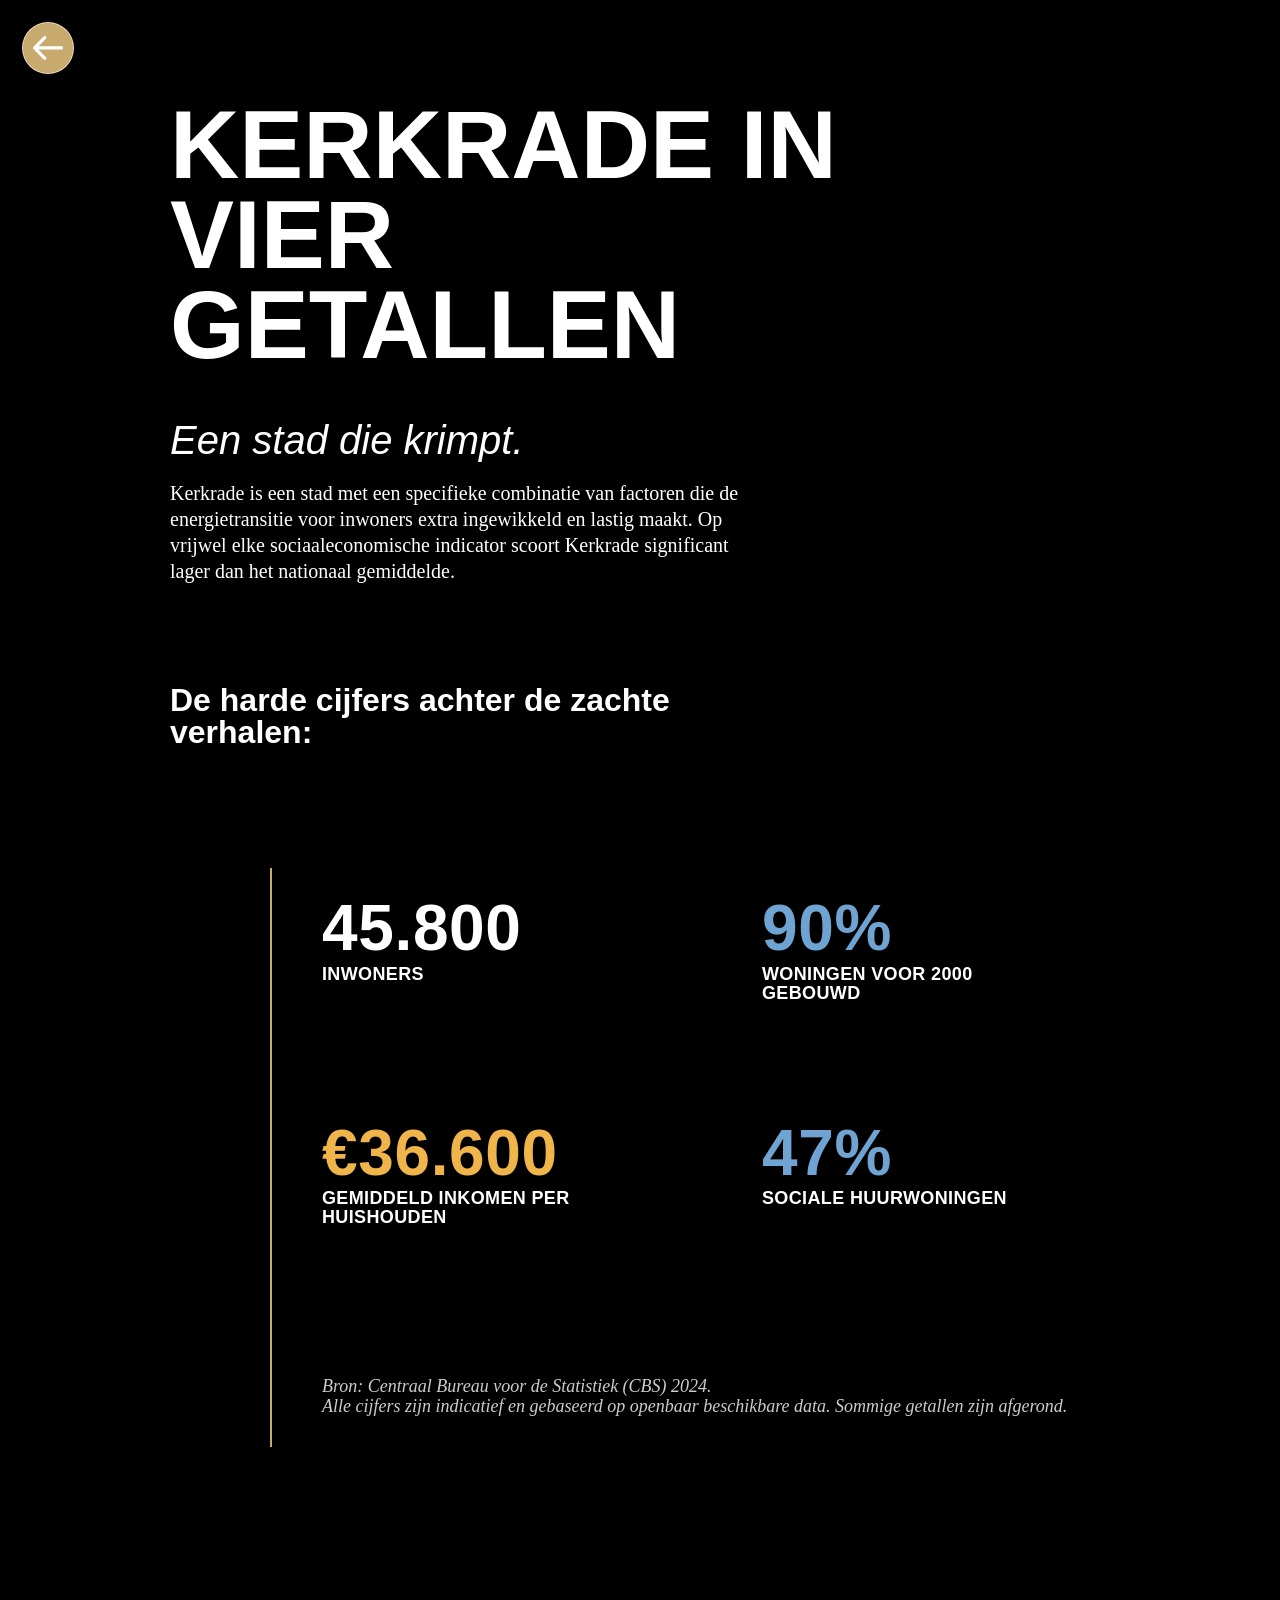
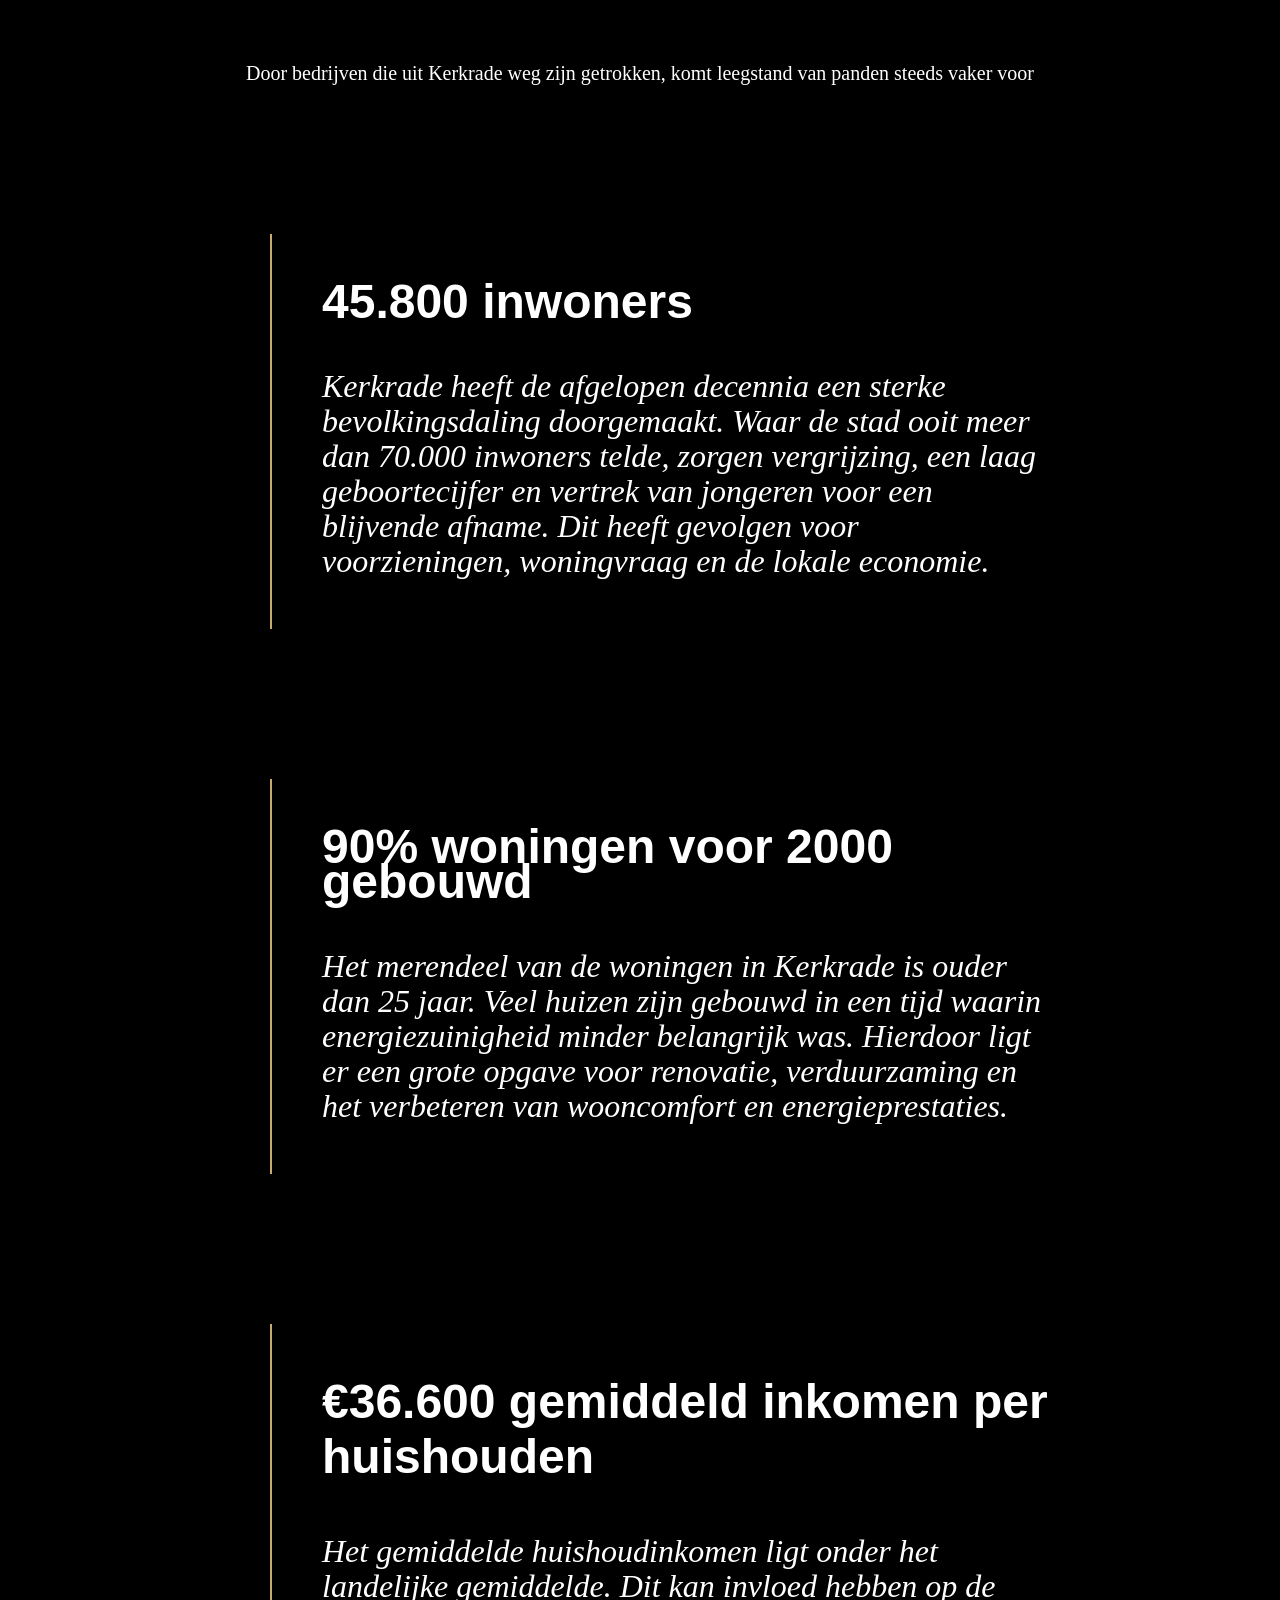
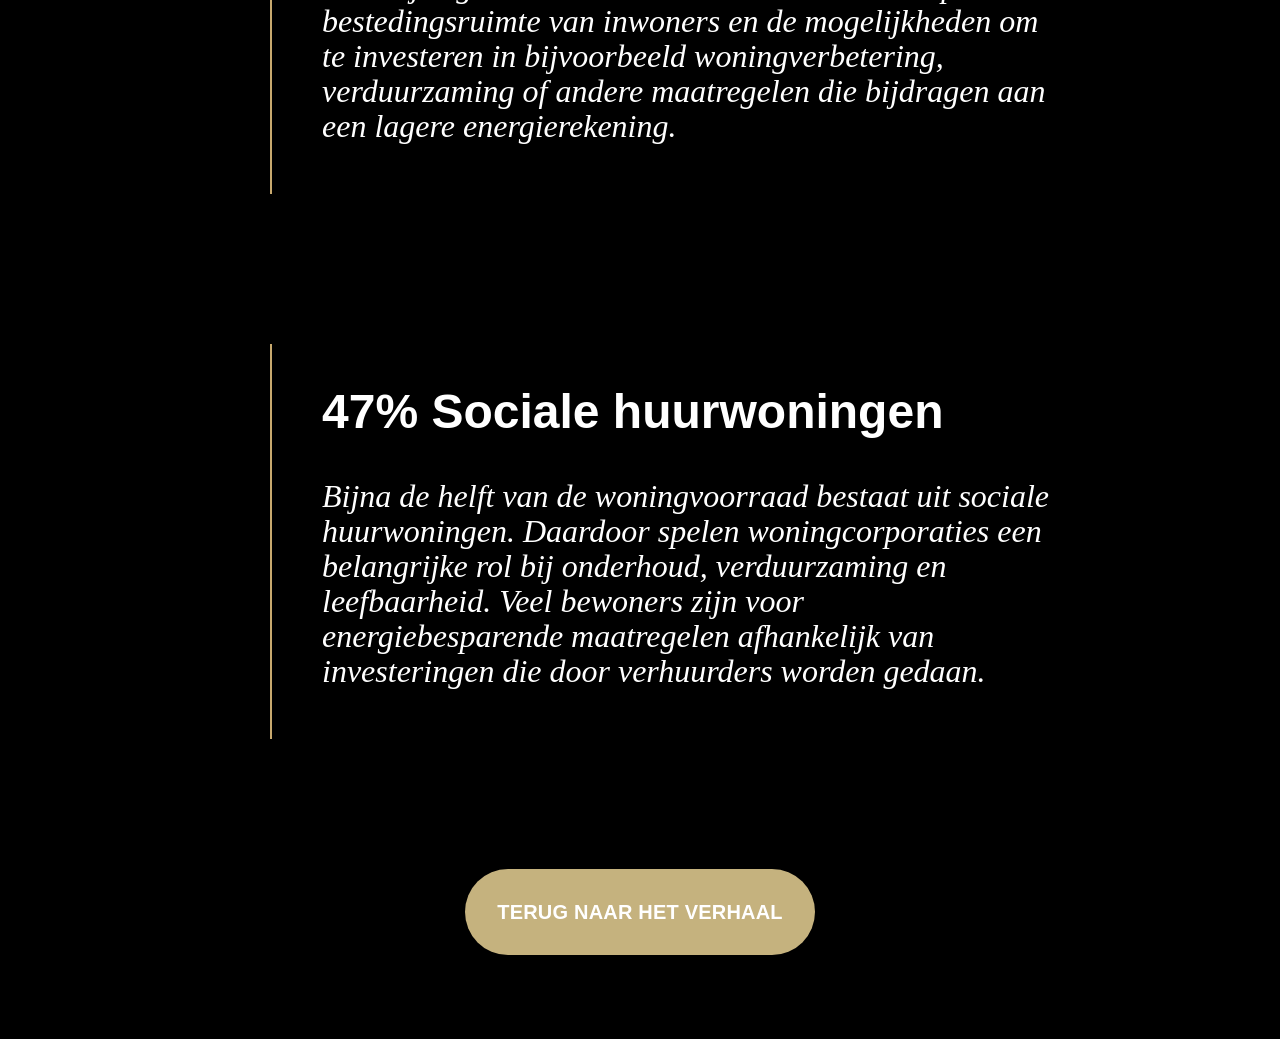
==== getallen.html @ 44ea44ca "Add files via upload" ====
<!DOCTYPE html>
<html lang="en">

<head>
    <meta charset="UTF-8">
    <meta name="viewport" content="width=device-width, initial-scale=1.0">
    <title>Document</title>
    <link rel="stylesheet" href="css/reset.css">
    <link rel="stylesheet" href="css/style.css">
</head>

<body>

    <button class="top-left-back-btn" type="button" onclick="window.history.back();" aria-label="Ga terug">
        <img src="assets/Arrow 31.svg" alt="" aria-hidden="true">
    </button>

    <div class="page getallen-page">
        <h1>Kerkrade in
            vier getallen</h1>

        <h2>Een stad die krimpt.</h2>

        <p>Kerkrade is een stad met een specifieke combinatie van factoren die de energietransitie voor inwoners extra
            ingewikkeld en lastig maakt. Op vrijwel elke sociaaleconomische indicator scoort Kerkrade significant lager
            dan het nationaal gemiddelde.
        </p>

        <h3>De harde cijfers achter de zachte verhalen:</h3>

        <section class="stats-panel" style="padding-top: 30px; padding-bottom: 30px;">
            <div class="stats-panel__line" aria-hidden="true"></div>
            <div class="stats-panel__grid">
                <article class="stat-card">
                    <p class="stat-card__value stat-card__value--light">45.800</p>
                    <p class="stat-card__label">Inwoners</p>
                </article>
                <article class="stat-card">
                    <p class="stat-card__value stat-card__value--blue">90%</p>
                    <p class="stat-card__label">Woningen voor 2000<br>gebouwd</p>
                </article>
                <article class="stat-card">
                    <p class="stat-card__value stat-card__value--gold">€36.600</p>
                    <p class="stat-card__label">Gemiddeld inkomen per<br>huishouden</p>
                </article>
                <article class="stat-card">
                    <p class="stat-card__value stat-card__value--blue">47%</p>
                    <p class="stat-card__label">Sociale huurwoningen</p>
                </article>
            </div>
            <p class="stats-panel__source">
                <span>Bron: Centraal Bureau voor de Statistiek (CBS) 2024.</span>
                <span>Alle cijfers zijn indicatief en gebaseerd op openbaar beschikbare data. Sommige getallen zijn
                    afgerond.</span>
            </p>
        </section>

        <img src="assets/legePanden.png" alt="" style="margin-top: 200px;">
        <p class="sub-text" style="max-width: 1000px;">Door bedrijven die uit Kerkrade weg zijn getrokken, komt
            leegstand van panden steeds vaker voor</p>



        <p class="lined-title">45.800 inwoners</p>
        <p class="Lined-p-l" style="padding-top: 50px; margin-top: 0; padding-bottom: 50px;">
            Kerkrade heeft de afgelopen decennia een sterke bevolkingsdaling doorgemaakt. Waar de stad ooit meer dan
            70.000 inwoners telde, zorgen vergrijzing, een laag geboortecijfer en vertrek van jongeren voor een
            blijvende afname. Dit heeft gevolgen voor voorzieningen, woningvraag en de lokale economie.
        </p>

        <p class="lined-title">90% woningen voor 2000 gebouwd</p>
        <p class="Lined-p-l" style="padding-top: 50px; margin-top: 0; padding-bottom: 50px;">
            Het merendeel van de woningen in Kerkrade is ouder dan 25 jaar. Veel huizen zijn gebouwd in een tijd waarin
            energiezuinigheid minder belangrijk was. Hierdoor ligt er een grote opgave voor renovatie, verduurzaming en
            het verbeteren van wooncomfort en energieprestaties.
        </p>

        <p class="lined-title" style="line-height: 55px;">€36.600 gemiddeld inkomen per huishouden</p>
        <p class="Lined-p-l" style="padding-top: 50px; margin-top: 0; padding-bottom: 50px;">
            Het gemiddelde huishoudinkomen ligt onder het landelijke gemiddelde. Dit kan invloed hebben op de
            bestedingsruimte van inwoners en de mogelijkheden om te investeren in bijvoorbeeld woningverbetering,
            verduurzaming of andere maatregelen die bijdragen aan een lagere energierekening.
        </p>

        <p class="lined-title">47% Sociale huurwoningen</p>
        <p class="Lined-p-l" style="padding-top: 50px; margin-top: 0; padding-bottom: 50px;">
            Bijna de helft van de woningvoorraad bestaat uit sociale huurwoningen. Daardoor spelen woningcorporaties een
            belangrijke rol bij onderhoud, verduurzaming en leefbaarheid. Veel bewoners zijn voor energiebesparende
            maatregelen afhankelijk van investeringen die door verhuurders worden gedaan.
        </p>


        <div class="footer">
            <a class="footer-story-btn" href="index.html">TERUG NAAR HET VERHAAL</a>
        </div>

    </div>

    <script src="js/script.js"></script>

</body>

</html>
---- css/style.css ----
* {
      margin: 0;
      padding: 0;
      box-sizing: border-box;
    }

    html,
    body {
      width: 100%;
      height: 100%;
      
      font-family: 'Helvetica Neue', Helvetica, Arial, sans-serif
    }

    .noisy {
  background-image: url([data-uri]);

}

.cover {
  position: fixed;
  top: 0;
  left: 0;
  width: 100%;
  height: 100%;
  pointer-events: none;
  z-index: 30;
}

    .top-left-back-btn {
      position: fixed;
      top: 22px;
      left: 22px;
      width: 52px;
      height: 52px;
      border-radius: 999px;
      border: 1px solid rgba(255, 255, 255, 0.55);
      background: #C8A96E;
      color: #fff;
      font-size: 28px;
      line-height: 1;
      display: flex;
      align-items: center;
      justify-content: center;
      cursor: pointer;
      z-index: 120;
      transition: background-color 0.2s ease, transform 0.2s ease, border-color 0.2s ease;
    }

    .top-left-back-btn img {
      width: 30px;
      height: 30px;
      display: block;
      object-fit: contain;
    }

    .top-left-back-btn:hover {
      background: rgba(0, 0, 0, 0.78);
      border-color: rgba(255, 255, 255, 0.85);
      transform: translateX(-2px);
    }

    .top-left-back-btn:focus-visible {
      outline: 2px solid #fff;
      outline-offset: 2px;
    }

    .scene {
      position: relative;
      width: 100vw;
      height: 100vh;
      background: #000;
    }

    .page{
      display: flex;
      flex-direction: column;
     
      width: 100%;
      background-color: #000000;
      padding-left: 170px;
      padding-top: 100px;
      padding-right: 170px;
       background-size: cover;
      background-position: center;
      background-attachment: local;
    }

    /* Page-specific backgrounds */
    .page.mijnen-page {
      background-image: url('../assets/mijnen.png');
    }

    .page.impact-page {
      background-image: url('../assets/stadshuis.png');
    }

    .page.vertrouwen-page {
      background-image: url('../assets/Vertouwen.png');
    }

    .page.werkt-page {
      background-image: url('../assets/Ravelijnstraat.png');
    }

    .page.sprakenniet-page {
      background-image: url('../assets/straat.png');
    }

    .page.stemmen-page {
      background-image: url('../assets/Interview1.png');
    }

    .page.getallen-page {
      background-image: url('../assets/getallen.png');
    }



    .page h1{
      
      color: #fff;
      text-align: center;
     
      font-family: 'Roboto Condensed', sans-serif;
      font-weight: bold;
      text-transform: uppercase;
      font-size: 96px;
      max-width: 700px;
      text-align: left;
      line-height: 90px;
    }

    .page h2{

      
      color: #fff;
      text-align: center;
      
      font-family: 'Roboto Condensed', sans-serif,;
      font-style: italic;
      font-weight: medium;
      text-align: left;
      font-size: 40px;
      max-width: 600px;
      text-align: left;
      margin-top: 50px;
    }

    .page h3{
      
      color: #fff;
      text-align: center;
      
      font-family: 'Roboto Condensed', sans-serif,;
     
      font-weight: bold;
      text-align: left;
      font-size: 32px;
      max-width: 600px;
      text-align: left;
      margin-top: 100px;
    }

    .page p{
      
      color: #fff;
      text-align: center;
      
      font-family: 'garamond', 'regular';
      
      font-weight: medium;
      text-align: left;
      font-size: 20px;
      max-width: 600px;
      text-align: left;
      margin-top: 20px;
      line-height: 26px;
    }

    .page .content-list {
      max-width: 600px;
      margin-top: 16px;
      margin-left: 24px;
      color: #fff;
      font-family: 'garamond', 'regular';
      font-size: 20px;
      line-height: 26px;
      list-style: disc;
    }

    .page .content-list li + li {
      margin-top: 10px;
    }

    .page .stats-list {
      list-style: none;
    }

    .page .stats-list li + li {
      margin-top: 18px;
    }

    .page .Lined-p-l{
      color: #fff;
      text-align: center;
      font-family: 'garamond', 'regular';
      font-weight: medium;
      text-align: left;
      font-style: italic;
      font-size: 32px;
      max-width: 800px;
      text-align: left;
      margin-top: 150px;
      margin-left: 100px;
      padding: 100px 20px 100px 50px;
      border-left: #C8A96E 2px solid;
      line-height: 35px;
    }

    .page .stats-panel {
      position: relative;
      display: block;
      max-width: 980px;
      margin-top: 120px;
      margin-left: 100px;
      padding: 10px 0 0 50px;
      border-left: #C8A96E 2px solid;
    }

    .page .stats-panel__grid {
      display: grid;
      grid-template-columns: repeat(2, minmax(0, 1fr));
      gap: 120px 120px;
      max-width: 760px;
    }

    .page .stat-card {
      min-width: 0;
    }

    .page .stat-card__value {
      margin: 0;
      font-family: 'Roboto Condensed', sans-serif;
      font-size: 64px;
      line-height: 0.95;
      font-weight: 700;
      letter-spacing: 0.01em;
      text-transform: none;
    }

    .page .stat-card__value--light {
      color: #ffffff;
    }

    .page .stat-card__value--blue {
      color: #6FA3D2;
    }

    .page .stat-card__value--gold {
      color: #F0B54A;
    }

    .page .stat-card__label {
      margin: 6px 0 0;
      color: #fff;
      font-family: 'Roboto Condensed', sans-serif;
      font-size: 18px;
      font-weight: 700;
      line-height: 1.05;
      letter-spacing: 0.02em;
      text-transform: uppercase;
    }

    .page .stats-panel__source {
      margin-top: 150px;
      color: rgba(255, 255, 255, 0.8);
      font-family: 'garamond', 'regular';
      font-size: 18px;
      font-style: italic;
      line-height: 1.1;
      max-width: 820px;
    }

    .page .stats-panel__source span {
      display: block;
    }

    @media (max-width: 900px) {
      .page .stats-panel {
        margin-left: 40px;
        padding-left: 30px;
        margin-top: 90px;
        padding-right: 20px;
      }

      .page .stats-panel__grid {
        gap: 70px 50px;
        max-width: 100%;
      }

      .page .stat-card__value {
        font-size: 52px;
      }

      .page .stat-card__label {
        font-size: 16px;
      }

      .page .stats-panel__source {
        margin-top: 90px;
        font-size: 16px;
      }
    }

    @media (max-width: 640px) {
      .page .stats-panel {
        margin-left: 20px;
        padding-left: 20px;
      }

      .page .stats-panel__grid {
        grid-template-columns: 1fr;
        gap: 42px;
      }

      .page .stat-card__value {
        font-size: 46px;
      }
    }

    .page .Lined-p-r{
      color: #fff;
      text-align: center;
      font-family: 'garamond', 'regular';
      font-weight: medium;
      text-align: right;
      font-style: italic;
      font-size: 32px;
      max-width: 600px;
      text-align: left;
      margin-top: -100px;
      margin-right: 100px;
      margin-bottom: 150px;
      padding: 100px 50px 100px 20px;
      border-right: #C8A96E 2px solid;
      line-height: 22px;
      align-self: flex-end;
    }

    .page .lined-title{
      color: #fff;
      text-align: center;
      font-family: 'Roboto Condensed', sans-serif;
      font-weight:bold;
      text-align: left;
     
      font-size: 48px;
      max-width: 850px;
      text-align: left;
      margin-top: 150px;
      margin-left: 100px;
      padding: 50px 20px 0 50px;
      border-left: #C8A96E 2px solid;
      line-height: 35px;
    }

    .page .quote{
      font-family: 'Roboto', sans-serif;
      font-size: 48px;
      line-height: normal;
      font-weight: bold;
      text-align: left;
      max-width: 720px;
      font-style: normal;

    }

    .page img{
      max-width: 1000px;
      margin-top: 60px;
      align-self: center;
    }

    .page .sub-text{
      font-size: 1rem;
      color: #fff;
      text-align: center;
      align-self: center;
      font-family: 'garamond', 'regular';
      font-weight: medium;
      text-align: left;
      font-size: 20px;
      max-width: 600px;
      text-align: left;
      margin-top: 15px;
      line-height: 22px;
    }

    .bg-img {
      position: absolute;
      inset: 0;
      background: url('') center center / cover no-repeat;
      width: 100%;
      height: 100%;
    }

    .bottom-fade {
      position: absolute;
      bottom: 0;
      left: 0;
      right: 0;
      height: 200px;
      background: linear-gradient(to top, rgba(0, 0, 0, 0.78) 0%, rgba(0, 0, 0, 0.3) 60%, transparent 100%);
      pointer-events: none;
    }

    .heading {
      position: absolute;
      top: 30px;
      left: 34px;
      font-size: 30px;
      font-weight: 700;
      color: #fff;
      letter-spacing: -0.01em;
      text-shadow: 0 1px 8px rgba(0, 0, 0, 0.55);
    }

    .tl-bar {
      position: absolute;
      top: -20px;
      left: 0;
      right: 0;
      padding: 70px 50px 0 50px;
      z-index: 90;
    }

    .tl-bar::before {
      content: '';
      position: absolute;
      left: 24px;
      right: 24px;
      top: 26px;
      height: 96px;
      border-radius: 18px;
      background: linear-gradient(
        to bottom,
        rgba(0, 0, 0, 0.72) 0%,
        rgba(0, 0, 0, 0.44) 58%,
        rgba(0, 0, 0, 0) 100%
      );
      filter: blur(8px);
      pointer-events: none;
      z-index: 0;
    }

    .tl-top-row {
      display: flex;
      align-items: center;
      gap: 0;
      position: relative;
      z-index: 1;
    }

    .tl-left {
      display: flex;
      align-items: center;
      gap: 9px;
      flex-shrink: 0;
      padding-right: 18px;
    }

    
    .tl-icon {
      position: relative;
      width: 22px;
      height: 22px;
      flex-shrink: 0;
    }

    .tl-icon svg {
      display: block;
    }

    .tl-labels-col {
      display: flex;
      flex-direction: column;
      gap: 1px;
    }

    .tl-lbl {
      font-size: 11px;
      line-height: 1.45;
      color: rgba(255, 255, 255, 0.78);
      white-space: nowrap;
    }

    .tl-track-col {
      flex: 1;
      display: flex;
      flex-direction: column;
      gap: 5px;
    }

   
    .tl-line {
      position: relative;
      height: 2px;
      background: rgba(255, 255, 255, 0.38);
      cursor: pointer;
    }

    .tl-filled {
      position: absolute;
      left: 0;
      top: 0;
      height: 100%;
      background: #fff;
      pointer-events: none;
      width: 0%;
    }


    .tl-handle {
      position: absolute;
      top: 50%;
      width: 10px;
      height: 10px;
      /* border-radius:50%; */
      background: #fff;
      transform: translate(-50%, -50%);
      cursor: grab;
      transition: box-shadow .12s;
      left: 0%;
    }

    .tl-handle-ring {
      position: absolute;
      top: 50%;
      border: 2px solid rgba(255, 255, 255);
      border-radius: 50%;
      width: 70px;
      height: 70px;
      transform: translate(-50%, -50%);
      left: 0%;
    }

    .tl-chapter-name {
      position: absolute;
      top: 100%;
      left: 50%;
      transform: translateX(-50%);
      white-space: nowrap;
      font-size: 14px;
      color: rgba(255, 255, 255, 0.9);
      pointer-events: none;
      margin-top: 12px;
    }

    .tl-ring-dot {
      position: absolute;
      width: 12px;
      height: 12px;
      background: rgba(255, 255, 255);
      border-radius: 50%;
      cursor: pointer;
    }

    .tl-ring-dot-top {
      top: -7px;
      left: 50%;
      transform: translateX(-50%);
    }

    .tl-ring-dot-right {
      top: 3px;
      right: 3px;
    }

    .tl-ring-dot-bottom {
      bottom: -7px;
      left: 50%;
      transform: translateX(-50%);
    }

    .tl-ring-dot-top span {
      position: absolute;
      top: 100%;
      left: 50%;
      transform: translateX(-50%);
      white-space: nowrap;
      font-size: 12px;
      color: rgba(255, 255, 255, 0.9);
  
      pointer-events: none;
      transition: opacity 0.2s;
      margin-top: 8px;
    }


    .tl-ring-dot-right span {
      position: absolute;
      top: 100%;
      left: 50%;
      transform: translateX(-50%);
      white-space: nowrap;
      font-size: 12px;
      color: rgba(255, 255, 255, 0.9);
      pointer-events: none;
      transition: opacity 0.2s;
      margin-top: 8px;
    }

    
    
    .tl-handle:hover {
      box-shadow: 0 0 0 4px rgba(255, 255, 255, 0.22);
    }

    .tl-handle:active {
      cursor: grabbing;
      box-shadow: 0 0 0 6px rgba(255, 255, 255, 0.18);
    }


    .tl-ticks {
      display: flex;
      align-items: flex-start;

      position: relative;
      height: 8px;
    }

    .tl-tick {
      position: absolute;
      top: -11px;
      display: flex;
      flex-direction: column;
      align-items: center;
      transform: translateX(-50%);
      cursor: pointer;
    }

    .tl-tick-mark {
      width: 10px;
      height: 10px;
      border-radius: 50%;
      border: rgb(255, 255, 255) 1.5px solid;
      
    }

    .tl-tick-label {
      margin-top: 8px;
      max-width: 110px;
      font-size: 12px;
      line-height: 1.1;
      text-align: center;
      color: rgba(255, 255, 255, 0.82);
      white-space: normal;
      pointer-events: none;
    }

    .tl-tick.active .tl-tick-mark {
      background: rgba(255, 255, 255, 0.9);
    }

    .tl-tick.active .tl-tick-label {
      color: rgba(255, 255, 255, 1);
    }

    .tl-tick.current .tl-tick-label {
      display: none;
    }

  
    .tl-bottom-row {
      display: flex;
      align-items: center;
      margin-top: 6px;
      padding-left: 0;
    }

    .tl-bullet {
      width: 7px;
      height: 7px;
      border-radius: 50%;
      border: 1.5px solid rgba(255, 255, 255, 0.6);
      flex-shrink: 0;
      margin-right: 7px;
      margin-left: 1px;
    }

    .tl-chapter {
      font-size: 11px;
      color: rgba(255, 255, 255, 0.65);
      letter-spacing: .01em;
    }

    .next-chapter-btn {
      position: absolute;
      bottom: 30px;
      left: 50px;
      display: flex;
      align-items: center;
      gap: 8px;
      padding: 10px 16px;
      border: 2px solid rgba(255, 255, 255, 0.6);
      border-radius: 6px;
      background: rgba(0, 0, 0, 0.4);
      color: rgba(255, 255, 255, 0.9);
      font-size: 14px;
      font-weight: 500;
      cursor: pointer;
      transition: all 0.3s ease;
      z-index: 100;
      white-space: nowrap;
    }

    .next-chapter-btn:hover {
      border-color: rgba(255, 255, 255, 0.9);
      background: rgba(0, 0, 0, 0.6);
      transform: translateX(4px);
    }

    .next-chapter-btn:active {
      transform: translateX(2px);
      background: rgba(0, 0, 0, 0.8);
    }

    .next-chapter-btn svg {
      display: block;
      width: 18px;
      height: 18px;
    }

    .nav-buttons {
      position: absolute;
      bottom: 80px;
      left: 50px;
      display: flex;
      flex-direction: column;
      gap: 12px;
      z-index: 100;
    }

    .nav-btn {
      display: flex;
      align-items: center;
      justify-content: center;
      padding: 10px 16px;
      border: 2px solid rgba(255, 255, 255, 0.6);
      border-radius: 6px;
      background: rgba(0, 0, 0, 0.4);
      color: rgba(255, 255, 255, 0.9);
      font-size: 13px;
      font-weight: 500;
      cursor: pointer;
      text-decoration: none;
      transition: all 0.3s ease;
      white-space: nowrap;
      min-width: 120px;
      text-align: center;
    }

    .nav-btn:hover {
      border-color: rgba(255, 255, 255, 0.9);
      background: rgba(0, 0, 0, 0.6);
      transform: translateX(4px);
    }

    .nav-btn:active {
      transform: translateX(2px);
      background: rgba(0, 0, 0, 0.8);
    }


    .footer{
      height: 300px;
      display: flex;
      justify-content: center;
      align-items: flex-start;
      padding-top: 30px;
    }

    .footer .footer-story-btn {
      display: inline-flex;
      align-items: center;
      justify-content: center;
      max-width: 350px;
      height: 86px;
      padding: 0 32px;
      margin-top: 100px;
      border-radius: 999px;
      background: #C5B27E;
      color: #ffffff;
      text-decoration: none;
      font-family: 'Roboto Condensed', sans-serif;
      font-size: 20px;
      font-weight: 700;
      text-transform: uppercase;
      letter-spacing: 0.01em;
      transition: transform 0.2s ease, filter 0.2s ease;
    }

    .footer .footer-story-btn:hover {
      transform: translateY(-1px);
      filter: brightness(1.06);
    }

    .footer .footer-story-btn:focus-visible {
      outline: 2px solid #fff;
      outline-offset: 3px;
    }

    @media (max-width: 900px) {
      .footer .footer-story-btn {
        min-width: 260px;
        height: 76px;
        font-size: 28px;
        padding: 0 26px;
      }
    }

    @media (max-width: 560px) {
      .footer .footer-story-btn {
        min-width: 0;
        width: calc(100% - 24px);
        max-width: 420px;
        height: 64px;
        font-size: 20px;
        padding: 0 16px;
      }
    }


    #miniMapWrap {
    position: fixed; bottom: 2vh; right: 1vw; z-index: 60;
    width: 200px; height: 170px; border-radius: 3px; overflow: hidden;
    border: 0.5px solid rgba(255,255,255,0.22);
    background: #111;
    box-shadow: 0 4px 24px rgba(0,0,0,0.6);
    opacity: 1; pointer-events: all;
    transition: transform 0.35s ease, width 0.35s ease, height 0.35s ease, right 0.35s ease, bottom 0.35s ease, border-radius 0.35s ease;
    transform: translateY(0);
    cursor: pointer;
  }

  #miniMapWrap.visible { opacity: 1; pointer-events: all; transform: translateY(0); }
  #miniMapWrap:hover { border-color: rgba(255,255,255,0.4); }

  #miniMapWrap.expanding {
    width: 95vw;
    height: 95vh;
    right: 2.5vw;
    bottom: 2.5vh;
    border-radius: 0;
    z-index: 520;
    pointer-events: none;
  }

  #miniMapWrap.expanding #miniMapEl {
    width: 100%;
    height: calc(95vh - 34px);
  }

  #miniMapWrap.overlay-open-hidden {
    opacity: 0;
    pointer-events: none;
    transform: translateY(8px);
  }

  #mmHeader {
    display: flex; align-items: center; justify-content: space-between;
    padding: 7px 10px; background: rgba(0,0,0,0.7);
    border-bottom: 0.5px solid rgba(255,255,255,0.1);
  }
  .mm-label {
    font-family: 'Roboto Condensed', sans-serif; font-weight: 900;
    font-size: 9px; letter-spacing: 0.2em; text-transform: uppercase;
    color: rgba(255,255,255,0.55);
  }
  .mm-expand {
    font-family: 'Roboto Condensed', sans-serif; font-size: 8px;
    letter-spacing: 0.15em; text-transform: uppercase;
    color: var(--gold); background: none; border: none; cursor: pointer;
  }
  .mm-expand:hover { opacity: 1; }
  #miniMapEl { width: 200px; height: 136px; display: block; transition: width 0.35s ease, height 0.35s ease; }

  #miniMapEl,
  #fullMapEl,
  .leaflet-container {
    background: #000000;
  }

  /* ══ FULL MAP OVERLAY ══ */
  #mapOverlay {
    position: fixed; inset: 0; z-index: 500;
    background: rgba(0,0,0,0.92);
    display: flex; flex-direction: column;
    opacity: 0; pointer-events: none;
    width: 95vw; height: 95vh; margin: auto;
    border: #6c6c6c 0.5px solid; box-shadow: 0 4px 24px rgba(0,0,0,0.6);
    
  }
  #mapOverlay.open { opacity: 1; pointer-events: all; }

  #mapOverlayHeader {
    position: absolute; top: 0; left: 0; right: 0; z-index: 30;
    display: flex; align-items: center; justify-content: space-between;
    padding: 1.2rem 2rem;
    background: linear-gradient(to bottom, rgba(0,0,0,0.9) 0%, rgba(0,0,0,0) 100%);
  }
  .mo-title {
    font-family: 'Roboto Condensed', sans-serif; font-weight: 900;
    font-size: clamp(14px, 2vw, 20px); letter-spacing: -0.01em; text-transform: uppercase; color: #fff;
  }
  .mo-subtitle {
    font-family: 'Cormorant Garamond', sans-serif; font-style: italic;
    font-size: 13px; color: rgba(255,255,255,0.4); margin-left: 1rem;
  }
  #mapCloseBtn {
    display: flex; align-items: center; gap: 8px;
    font-family: 'Roboto Condensed', sans-serif; font-weight: 900;
    font-size: 9px; letter-spacing: 0.2em; text-transform: uppercase;
    color: rgba(255,255,255,0.5); background: rgba(0,0,0,0.5);
    border: 0.5px solid rgba(255,255,255,0.2); padding: 7px 14px;
    border-radius: 2px; cursor: pointer;
    transition: color 0.2s, border-color 0.2s;
  }
  #mapCloseBtn:hover { color: #fff; border-color: rgba(255,255,255,0.6); }

  #fullMapEl {
    position: absolute;
    inset: 0;
    z-index: 1;
    width: 100%;
    height: 100%;
  }

  /* Map filter panel */
  #mapFilterPanel {
    position: absolute; bottom: 2rem; left: 2rem; z-index: 30;
    background: rgba(11,11,11,0.88); border: 0.5px solid rgba(255,255,255,0.12);
    padding: 1rem 1.2rem; backdrop-filter: blur(10px); min-width: 180px;
  }
  .mfp-title {
    font-family: 'Roboto Condensed', sans-serif; font-weight: 900;
    font-size: 8px; letter-spacing: 0.25em; text-transform: uppercase;
    color: rgba(255,255,255,0.3); margin-bottom: 0.8rem;
  }
  .mfp-btn {
    display: flex; align-items: center; gap: 8px; width: 100%;
    padding: 5px 8px; margin-bottom: 3px;
    background: transparent; border: 0.5px solid rgba(255,255,255,0.08);
    cursor: pointer; text-align: left; border-radius: 2px;
    transition: background 0.2s;
  }
  .mfp-btn:hover { background: rgba(255,255,255,0.05); }
  .mfp-btn.on { border-color: rgba(255,255,255,0.28); background: rgba(255,255,255,0.05); }
  .mfp-dot { width: 8px; height: 8px; border-radius: 50%; flex-shrink: 0; }
  .mfp-lbl {
    font-family: 'Roboto Condensed', sans-serif; font-weight: 700;
    font-size: 9px; letter-spacing: 0.12em; text-transform: uppercase;
    color: rgba(255,255,255,0.55);
  }
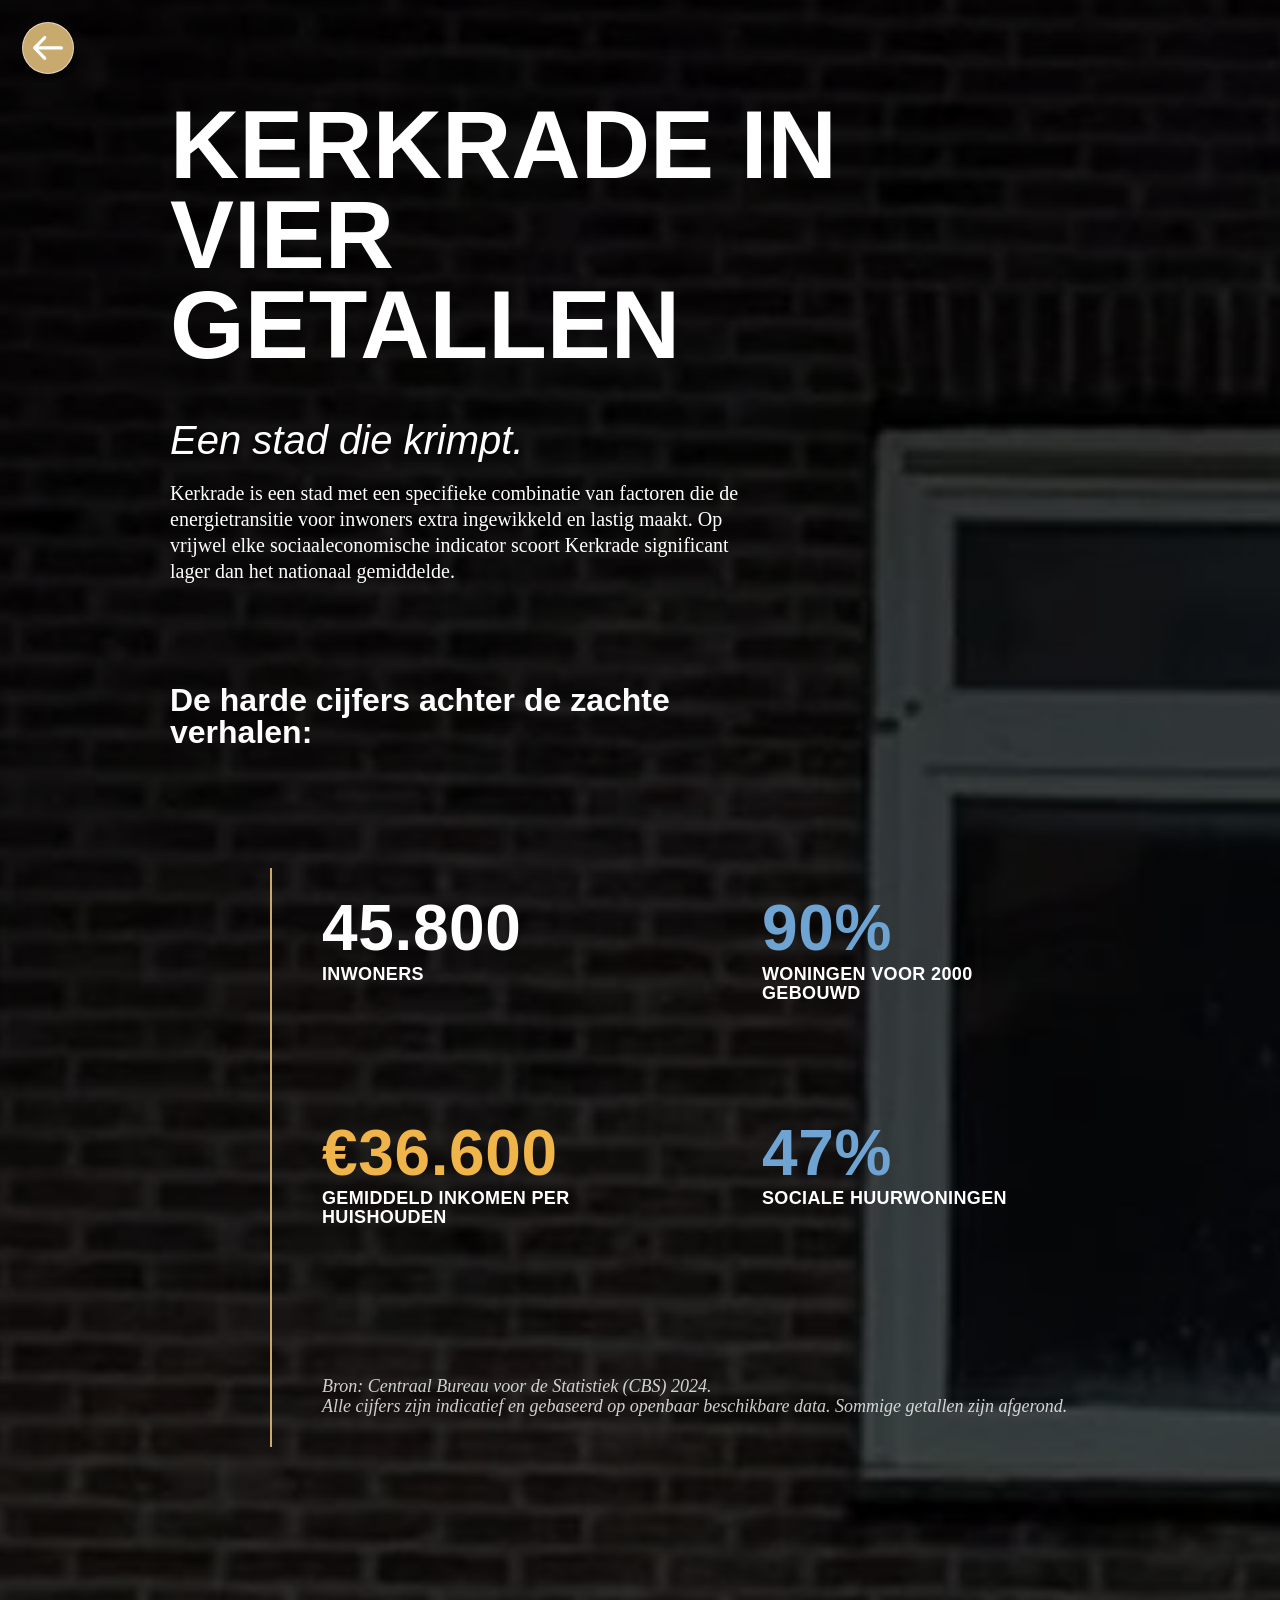
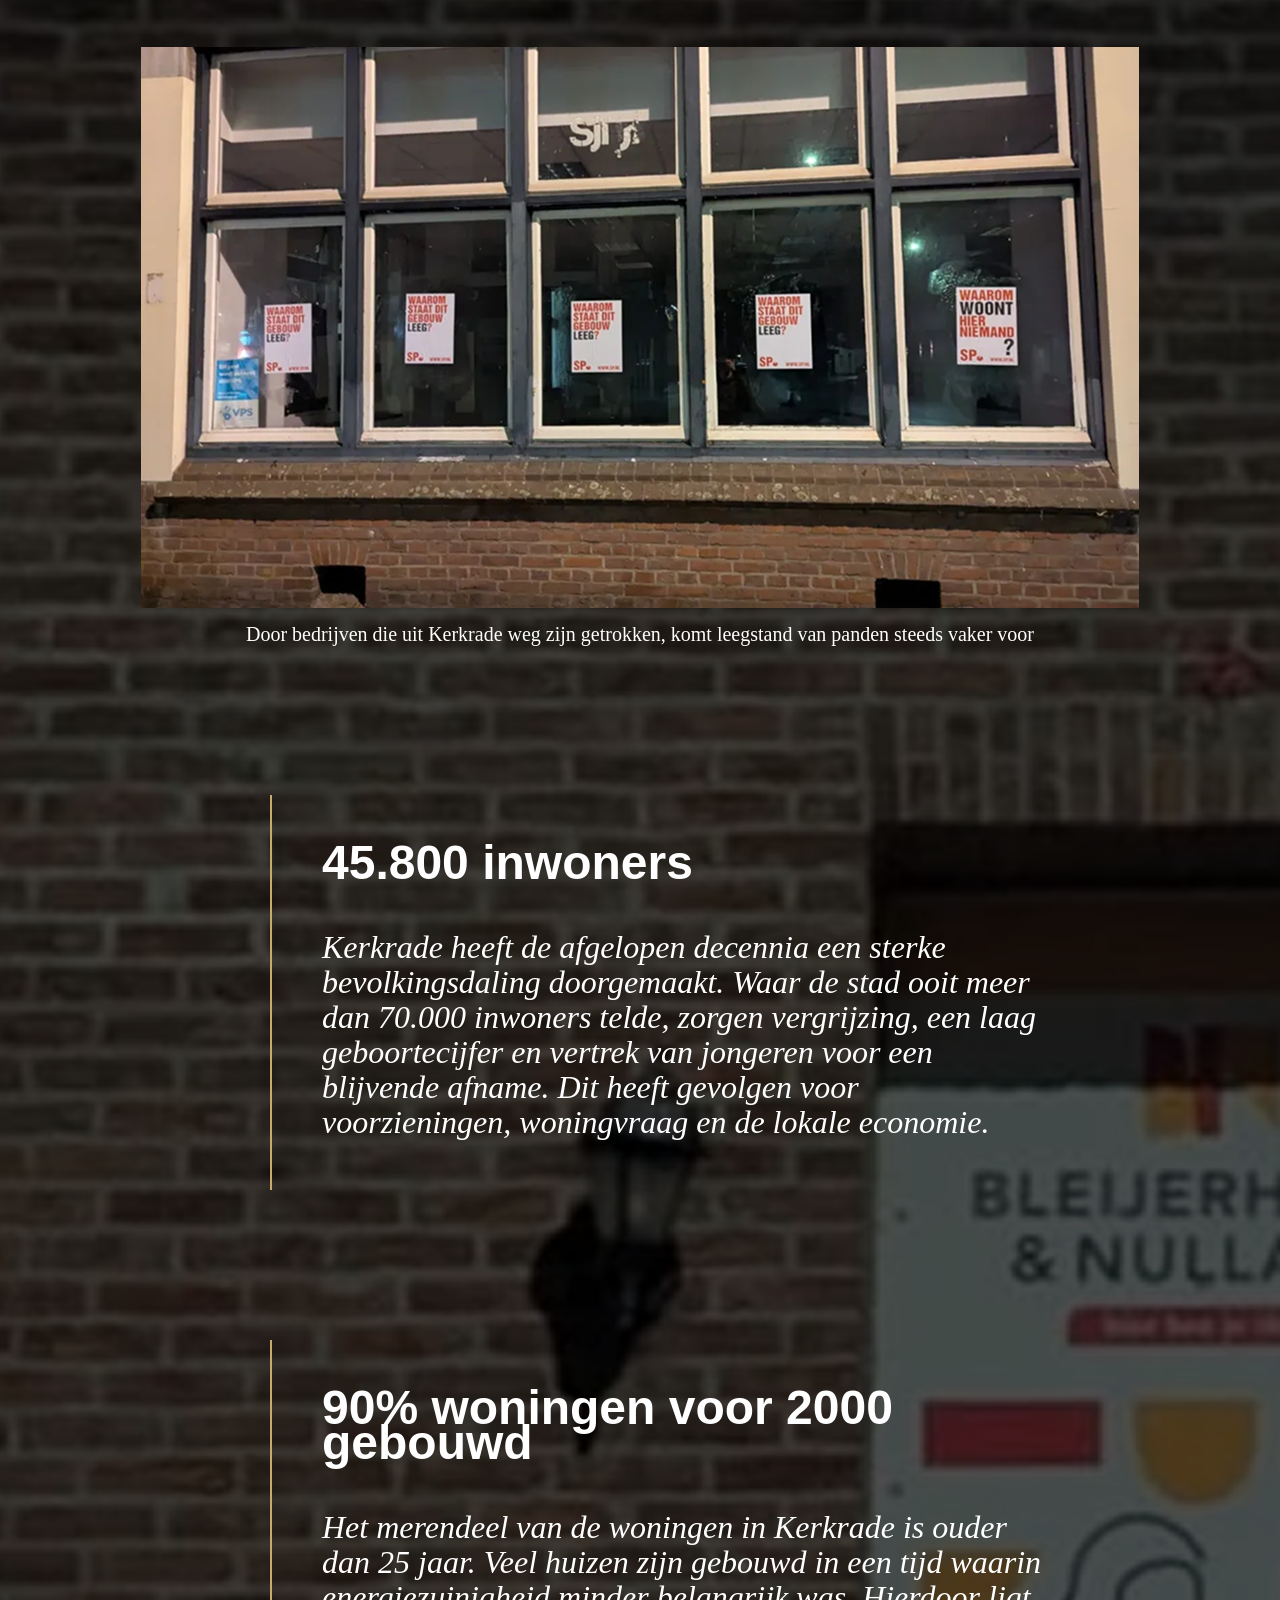
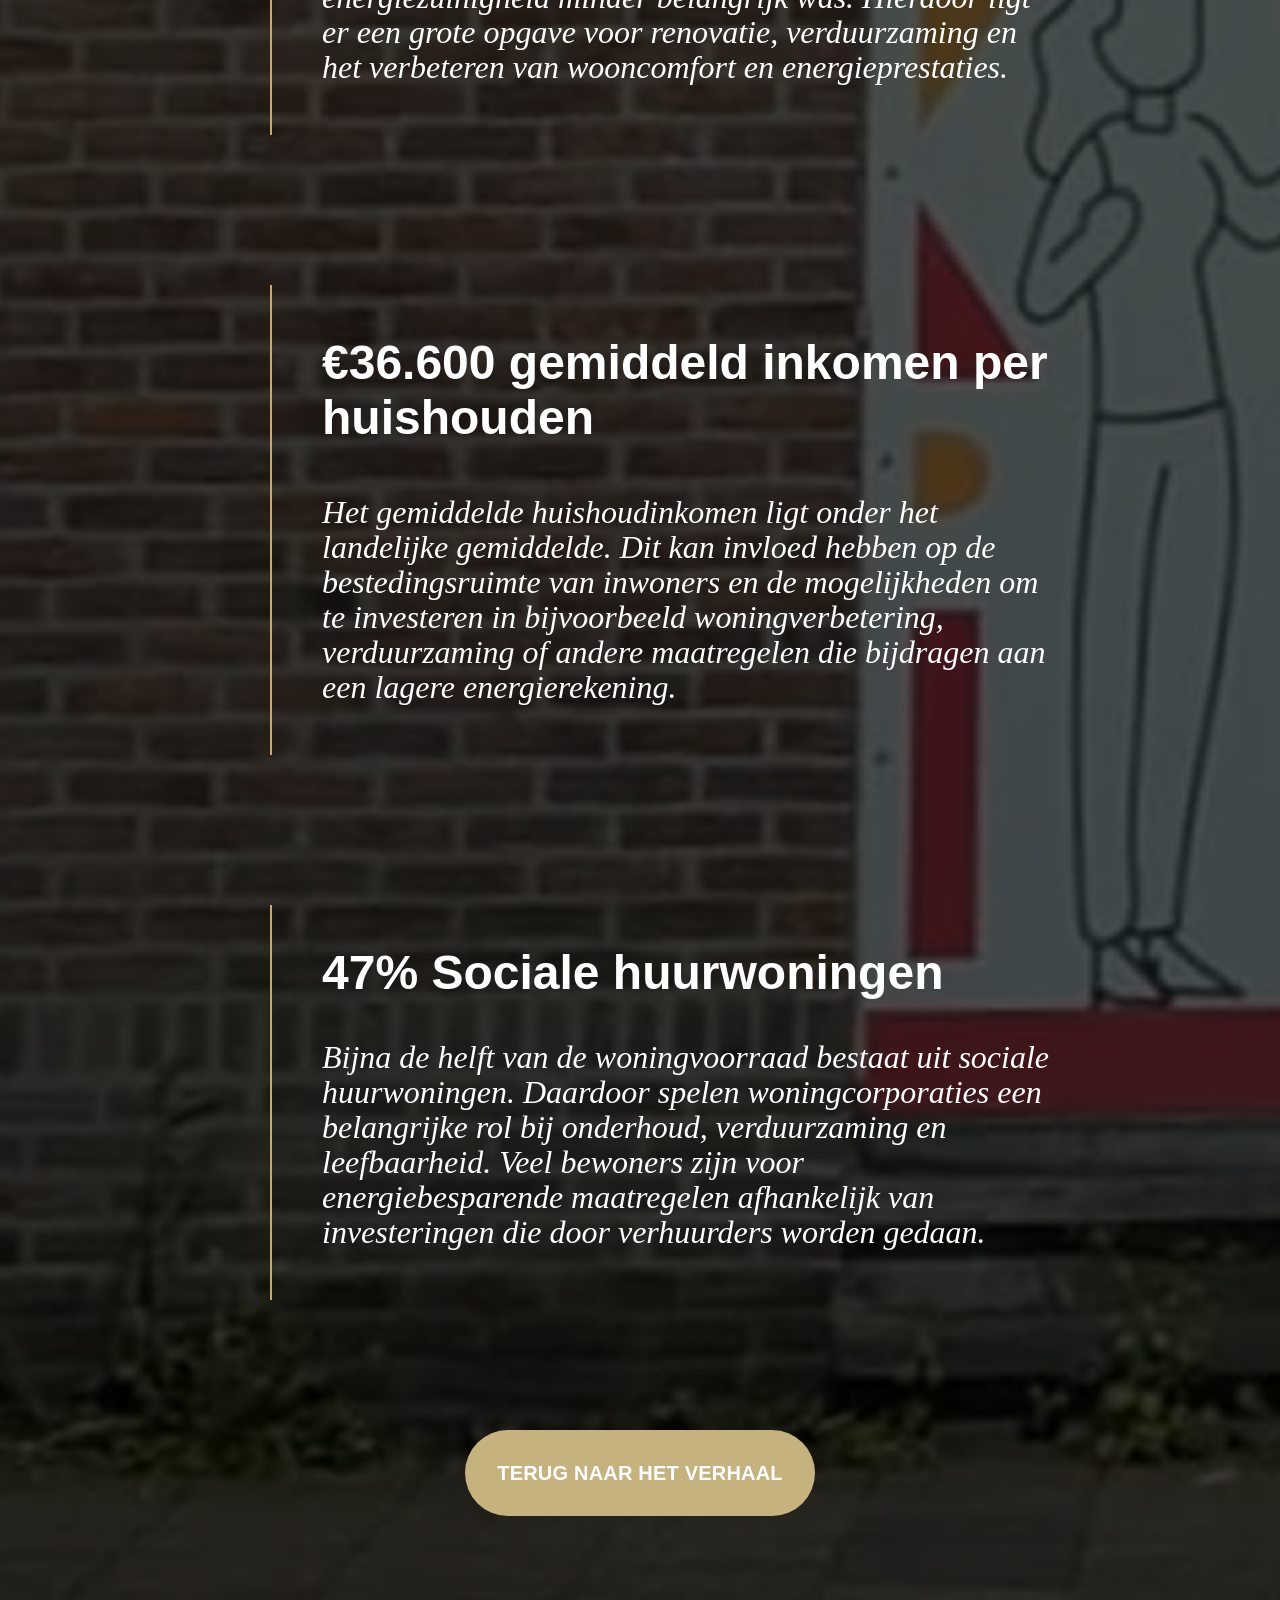
==== commit 33d11a22: "Add files via upload" ====
--- a/getallen.html
+++ b/getallen.html
@@ -4,7 +4,7 @@
 <head>
     <meta charset="UTF-8">
     <meta name="viewport" content="width=device-width, initial-scale=1.0">
-    <title>Document</title>
+    <title>getallen</title>
     <link rel="stylesheet" href="css/reset.css">
     <link rel="stylesheet" href="css/style.css">
 </head>
@@ -91,7 +91,7 @@
 
 
         <div class="footer">
-            <a class="footer-story-btn" href="index.html">TERUG NAAR HET VERHAAL</a>
+            <a class="footer-story-btn" href="video.html">TERUG NAAR HET VERHAAL</a>
         </div>
 
     </div>
